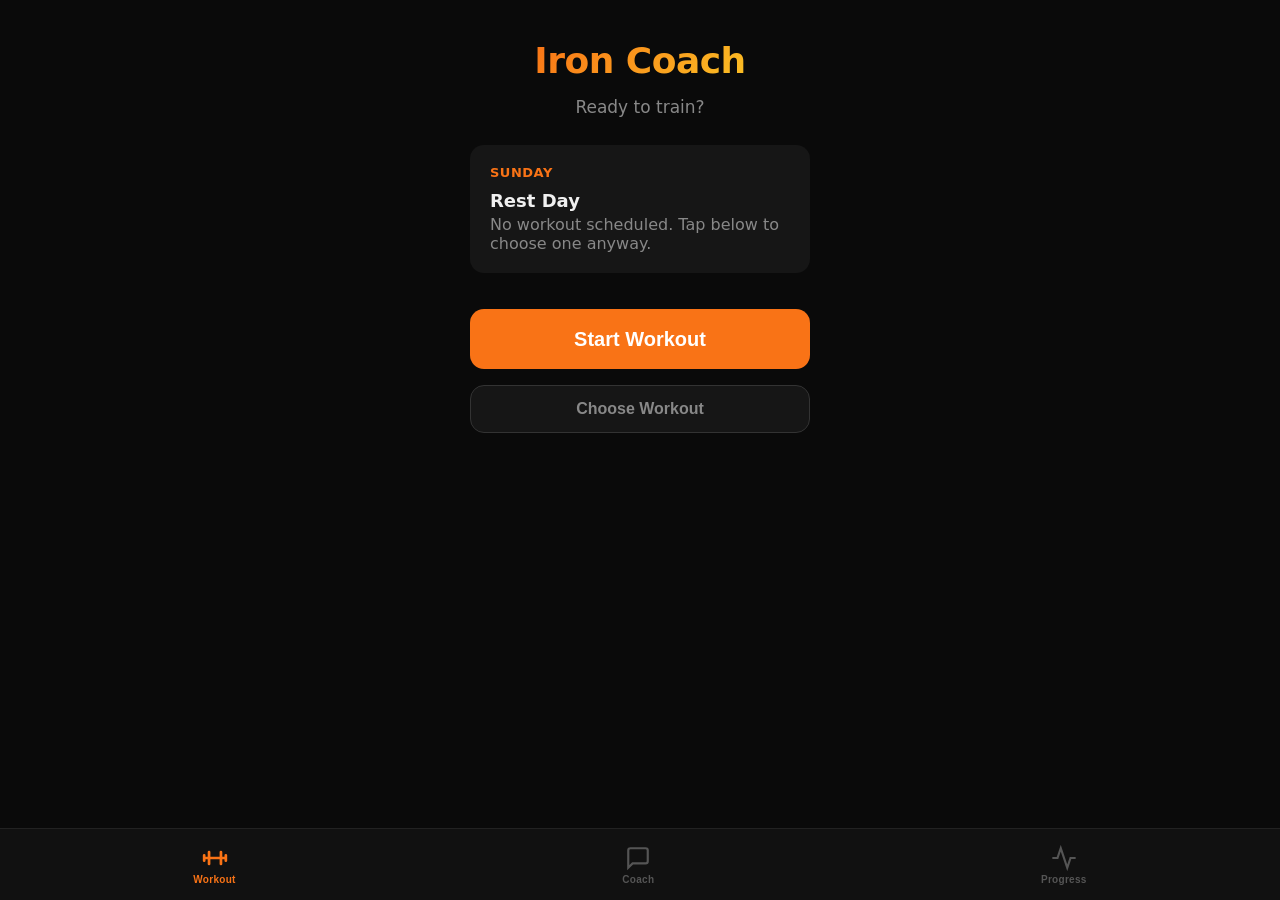
==== index.html @ 19764a14 "Build Iron Coach fitness PWA with active workout mode Full Progressive Web App with iOS Safari "Add " ====
<!DOCTYPE html>
<html lang="en">
<head>
  <meta charset="UTF-8">
  <meta name="viewport" content="width=device-width, initial-scale=1, maximum-scale=1, user-scalable=no, viewport-fit=cover">
  <meta name="apple-mobile-web-app-capable" content="yes">
  <meta name="apple-mobile-web-app-status-bar-style" content="black-translucent">
  <meta name="apple-mobile-web-app-title" content="Iron Coach">
  <meta name="theme-color" content="#0a0a0a">
  <title>Iron Coach</title>
  <link rel="manifest" href="/manifest.json">
  <link rel="apple-touch-icon" href="/icons/icon.svg">
  <link rel="icon" href="/icons/icon.svg" type="image/svg+xml">
  <link rel="stylesheet" href="/app.css">
</head>
<body>
  <div id="app">
    <!-- Tab bar at bottom -->
    <nav id="tab-bar">
      <button class="tab active" data-tab="workout" aria-label="Workout">
        <svg viewBox="0 0 24 24" fill="none" stroke="currentColor" stroke-width="2.5" stroke-linecap="round">
          <path d="M6.5 6.5v11M17.5 6.5v11M2 9.5v5M22 9.5v5M6.5 12h11M2 12h4.5M17.5 12H22"/>
        </svg>
        <span>Workout</span>
      </button>
      <button class="tab" data-tab="coach" aria-label="Coach">
        <svg viewBox="0 0 24 24" fill="none" stroke="currentColor" stroke-width="2" stroke-linecap="round">
          <path d="M21 15a2 2 0 01-2 2H7l-4 4V5a2 2 0 012-2h14a2 2 0 012 2z"/>
        </svg>
        <span>Coach</span>
      </button>
      <button class="tab" data-tab="progress" aria-label="Progress">
        <svg viewBox="0 0 24 24" fill="none" stroke="currentColor" stroke-width="2" stroke-linecap="round">
          <polyline points="22 12 18 12 15 21 9 3 6 12 2 12"/>
        </svg>
        <span>Progress</span>
      </button>
    </nav>

    <!-- Workout Tab -->
    <main id="view-workout" class="view active">
      <!-- No active workout state -->
      <div id="workout-idle" class="screen">
        <div class="idle-content">
          <h1>Iron Coach</h1>
          <p class="subtitle">Ready to train?</p>
          <div id="todays-workout-preview"></div>
          <button id="btn-start-workout" class="btn-primary btn-xl">Start Workout</button>
          <button id="btn-pick-workout" class="btn-secondary">Choose Workout</button>
        </div>
      </div>

      <!-- Active workout state -->
      <div id="workout-active" class="screen hidden">
        <header id="workout-header">
          <div class="workout-title-row">
            <h2 id="workout-name">Workout</h2>
            <button id="btn-finish-workout" class="btn-finish">Finish</button>
          </div>
          <div id="workout-timer" class="timer">00:00</div>
          <div id="exercise-progress-bar">
            <div id="exercise-progress-fill"></div>
          </div>
        </header>

        <div id="exercise-carousel">
          <!-- Current exercise card -->
          <div id="exercise-card" class="exercise-card">
            <div id="exercise-illustration" class="exercise-illustration"></div>
            <h3 id="exercise-name" class="exercise-title"></h3>
            <p id="exercise-target" class="exercise-target"></p>

            <!-- Sets table -->
            <div id="sets-container" class="sets-container">
              <div class="sets-header">
                <span class="col-set">Set</span>
                <span class="col-prev">Previous</span>
                <span class="col-weight">kg</span>
                <span class="col-reps">Reps</span>
                <span class="col-done"></span>
              </div>
              <div id="sets-list"></div>
            </div>

            <button id="btn-add-set" class="btn-add-set">+ Add Set</button>
          </div>
        </div>

        <!-- Exercise nav -->
        <div id="exercise-nav">
          <button id="btn-prev-exercise" class="btn-nav" aria-label="Previous exercise">
            <svg viewBox="0 0 24 24" fill="none" stroke="currentColor" stroke-width="3" stroke-linecap="round"><polyline points="15 18 9 12 15 6"/></svg>
          </button>
          <span id="exercise-counter">1 / 4</span>
          <button id="btn-next-exercise" class="btn-nav" aria-label="Next exercise">
            <svg viewBox="0 0 24 24" fill="none" stroke="currentColor" stroke-width="3" stroke-linecap="round"><polyline points="9 18 15 12 9 6"/></svg>
          </button>
        </div>
      </div>

      <!-- Workout picker modal -->
      <div id="workout-picker" class="modal hidden">
        <div class="modal-content">
          <div class="modal-header">
            <h2>Choose Workout</h2>
            <button class="btn-close" id="btn-close-picker">&times;</button>
          </div>
          <div id="workout-list" class="workout-list"></div>
        </div>
      </div>

      <!-- Workout complete modal -->
      <div id="workout-complete" class="modal hidden">
        <div class="modal-content modal-complete">
          <div class="complete-icon">&#10003;</div>
          <h2>Workout Complete!</h2>
          <div id="workout-summary"></div>
          <button id="btn-dismiss-complete" class="btn-primary">Done</button>
        </div>
      </div>
    </main>

    <!-- Coach Tab -->
    <main id="view-coach" class="view hidden">
      <div class="chat-container">
        <div id="chat-messages" class="chat-messages">
          <div class="message assistant">
            <div class="message-bubble">
              Hey! I'm your Iron Coach. I can help plan your workouts based on your schedule (Tue/Wed/Fri), equipment, and goals. What would you like to work on?
            </div>
          </div>
        </div>
        <div class="chat-input-area">
          <textarea id="chat-input" placeholder="Ask your coach..." rows="1"></textarea>
          <button id="btn-send" class="btn-send" aria-label="Send">
            <svg viewBox="0 0 24 24" fill="currentColor"><path d="M2.01 21L23 12 2.01 3 2 10l15 2-15 2z"/></svg>
          </button>
        </div>
      </div>
    </main>

    <!-- Progress Tab -->
    <main id="view-progress" class="view hidden">
      <div class="progress-container">
        <header class="progress-header">
          <h2>Progress</h2>
          <div class="progress-tabs">
            <button class="ptab active" data-ptab="charts">Charts</button>
            <button class="ptab" data-ptab="photos">Photos</button>
            <button class="ptab" data-ptab="history">History</button>
          </div>
        </header>

        <div id="ptab-charts" class="ptab-content active">
          <div id="exercise-select-wrap">
            <select id="exercise-select"><option value="">Select exercise...</option></select>
          </div>
          <canvas id="progress-chart" width="360" height="240"></canvas>
          <div id="chart-legend" class="chart-legend"></div>
        </div>

        <div id="ptab-photos" class="ptab-content hidden">
          <button id="btn-add-photo" class="btn-primary">Add Progress Photo</button>
          <input type="file" id="photo-input" accept="image/*" capture="environment" hidden>
          <div id="photo-timeline" class="photo-timeline"></div>
        </div>

        <div id="ptab-history" class="ptab-content hidden">
          <div id="workout-history"></div>
        </div>
      </div>
    </main>

    <!-- Rest timer overlay -->
    <div id="rest-timer-overlay" class="rest-overlay hidden">
      <div class="rest-content">
        <span class="rest-label">Rest</span>
        <span id="rest-time" class="rest-time">1:30</span>
        <div class="rest-buttons">
          <button id="btn-rest-minus" class="btn-rest-adj">-15s</button>
          <button id="btn-rest-skip" class="btn-rest-skip">Skip</button>
          <button id="btn-rest-plus" class="btn-rest-adj">+15s</button>
        </div>
      </div>
    </div>
  </div>

  <script src="/db.js"></script>
  <script src="/app.js"></script>
</body>
</html>
---- app.css ----
/* ============================================================
   Iron Coach – Mobile-first PWA styles (iPhone / iOS Safari)
   ============================================================ */

:root {
  --bg: #0a0a0a;
  --bg-card: #161616;
  --bg-card-alt: #1e1e1e;
  --bg-input: #222;
  --text: #f0f0f0;
  --text-dim: #888;
  --text-muted: #555;
  --accent: #f97316;
  --accent-dim: #c2410c;
  --green: #22c55e;
  --green-dim: #166534;
  --red: #ef4444;
  --red-dim: #991b1b;
  --blue: #3b82f6;
  --radius: 14px;
  --radius-sm: 10px;
  --safe-top: env(safe-area-inset-top, 0px);
  --safe-bottom: env(safe-area-inset-bottom, 0px);
  --tab-height: 72px;
}

* {
  margin: 0;
  padding: 0;
  box-sizing: border-box;
  -webkit-tap-highlight-color: transparent;
  -webkit-touch-callout: none;
}

html, body {
  height: 100%;
  overflow: hidden;
  background: var(--bg);
  color: var(--text);
  font-family: -apple-system, BlinkMacSystemFont, 'SF Pro Display', 'SF Pro Text', system-ui, sans-serif;
  font-size: 16px;
  -webkit-font-smoothing: antialiased;
  user-select: none;
  -webkit-user-select: none;
}

#app {
  height: 100%;
  display: flex;
  flex-direction: column;
  padding-top: var(--safe-top);
}

/* ── Tab Bar ────────────────────────────────────── */

#tab-bar {
  display: flex;
  justify-content: space-around;
  align-items: center;
  height: var(--tab-height);
  padding-bottom: var(--safe-bottom);
  background: #111;
  border-top: 1px solid #222;
  flex-shrink: 0;
  order: 2;
  position: relative;
  z-index: 100;
}

.tab {
  display: flex;
  flex-direction: column;
  align-items: center;
  gap: 3px;
  background: none;
  border: none;
  color: var(--text-muted);
  font-size: 10px;
  font-weight: 600;
  letter-spacing: 0.3px;
  padding: 8px 16px;
  cursor: pointer;
  transition: color 0.15s;
}

.tab svg {
  width: 26px;
  height: 26px;
}

.tab.active {
  color: var(--accent);
}

/* ── Views ──────────────────────────────────────── */

.view {
  flex: 1;
  overflow-y: auto;
  overflow-x: hidden;
  -webkit-overflow-scrolling: touch;
  order: 1;
}

.view.hidden { display: none; }
.hidden { display: none !important; }

/* ── Workout Idle ───────────────────────────────── */

.idle-content {
  display: flex;
  flex-direction: column;
  align-items: center;
  justify-content: center;
  min-height: 100%;
  padding: 40px 24px;
  text-align: center;
  gap: 16px;
}

.idle-content h1 {
  font-size: 36px;
  font-weight: 800;
  letter-spacing: -0.5px;
  background: linear-gradient(135deg, var(--accent), #fbbf24);
  -webkit-background-clip: text;
  -webkit-text-fill-color: transparent;
}

.subtitle {
  color: var(--text-dim);
  font-size: 17px;
  margin-bottom: 12px;
}

#todays-workout-preview {
  width: 100%;
  max-width: 340px;
}

.preview-card {
  background: var(--bg-card);
  border-radius: var(--radius);
  padding: 20px;
  text-align: left;
  margin-bottom: 20px;
}

.preview-card h3 {
  font-size: 18px;
  font-weight: 700;
  margin-bottom: 4px;
}

.preview-card .preview-day {
  color: var(--accent);
  font-size: 13px;
  font-weight: 600;
  text-transform: uppercase;
  letter-spacing: 0.5px;
  margin-bottom: 10px;
}

.preview-card ul {
  list-style: none;
  display: flex;
  flex-direction: column;
  gap: 6px;
}

.preview-card li {
  color: var(--text-dim);
  font-size: 15px;
}

.preview-card li::before {
  content: '•';
  color: var(--accent);
  margin-right: 8px;
}

/* ── Buttons ────────────────────────────────────── */

.btn-primary {
  background: var(--accent);
  color: #fff;
  border: none;
  border-radius: var(--radius);
  padding: 16px 40px;
  font-size: 18px;
  font-weight: 700;
  cursor: pointer;
  min-height: 54px;
  transition: transform 0.1s, opacity 0.1s;
}

.btn-primary:active {
  transform: scale(0.97);
  opacity: 0.9;
}

.btn-xl {
  width: 100%;
  max-width: 340px;
  padding: 18px;
  font-size: 20px;
  min-height: 60px;
}

.btn-secondary {
  background: var(--bg-card);
  color: var(--text-dim);
  border: 1px solid #333;
  border-radius: var(--radius);
  padding: 14px 32px;
  font-size: 16px;
  font-weight: 600;
  cursor: pointer;
  width: 100%;
  max-width: 340px;
}

.btn-finish {
  background: var(--green);
  color: #fff;
  border: none;
  border-radius: var(--radius-sm);
  padding: 8px 18px;
  font-size: 15px;
  font-weight: 700;
  cursor: pointer;
}

.btn-finish:active { opacity: 0.85; }

/* ── Workout Active ─────────────────────────────── */

#workout-active {
  display: flex;
  flex-direction: column;
  height: 100%;
}

#workout-active.hidden {
  display: none !important;
}

#workout-header {
  padding: 12px 16px 8px;
  flex-shrink: 0;
}

.workout-title-row {
  display: flex;
  justify-content: space-between;
  align-items: center;
  margin-bottom: 4px;
}

.workout-title-row h2 {
  font-size: 20px;
  font-weight: 700;
}

.timer {
  font-size: 14px;
  color: var(--text-dim);
  font-variant-numeric: tabular-nums;
  margin-bottom: 8px;
}

#exercise-progress-bar {
  height: 3px;
  background: #222;
  border-radius: 2px;
  overflow: hidden;
}

#exercise-progress-fill {
  height: 100%;
  background: var(--accent);
  border-radius: 2px;
  transition: width 0.3s;
  width: 0%;
}

/* ── Exercise Card ──────────────────────────────── */

#exercise-carousel {
  flex: 1;
  overflow-y: auto;
  -webkit-overflow-scrolling: touch;
  padding: 8px 16px 16px;
}

.exercise-card {
  background: var(--bg-card);
  border-radius: var(--radius);
  padding: 16px;
}

.exercise-illustration {
  width: 100%;
  height: 140px;
  background: var(--bg-card-alt);
  border-radius: var(--radius-sm);
  margin-bottom: 12px;
  display: flex;
  align-items: center;
  justify-content: center;
  overflow: hidden;
}

.exercise-illustration svg {
  width: 100%;
  height: 100%;
}

.exercise-title {
  font-size: 22px;
  font-weight: 700;
  margin-bottom: 2px;
}

.exercise-target {
  color: var(--text-dim);
  font-size: 14px;
  margin-bottom: 14px;
}

/* ── Sets Table ─────────────────────────────────── */

.sets-container {
  margin-top: 4px;
}

.sets-header {
  display: grid;
  grid-template-columns: 40px 1fr 72px 72px 48px;
  gap: 6px;
  padding: 6px 4px;
  font-size: 12px;
  font-weight: 600;
  color: var(--text-muted);
  text-transform: uppercase;
  letter-spacing: 0.5px;
}

.set-row {
  display: grid;
  grid-template-columns: 40px 1fr 72px 72px 48px;
  gap: 6px;
  padding: 6px 4px;
  align-items: center;
  border-radius: 8px;
  transition: background 0.15s;
}

.set-row.completed {
  opacity: 0.6;
}

.set-row .col-set {
  font-weight: 700;
  font-size: 15px;
  text-align: center;
}

.set-row .col-prev {
  font-size: 13px;
  color: var(--text-dim);
}

.set-row .col-prev .prev-comparison {
  font-size: 11px;
  font-weight: 600;
  margin-left: 4px;
}

.set-row .col-prev .prev-comparison.ahead { color: var(--green); }
.set-row .col-prev .prev-comparison.behind { color: var(--red); }

.set-input {
  width: 100%;
  background: var(--bg-input);
  border: 2px solid transparent;
  border-radius: 8px;
  color: var(--text);
  font-size: 18px;
  font-weight: 700;
  text-align: center;
  padding: 10px 4px;
  font-family: inherit;
  min-height: 44px;
  -webkit-appearance: none;
  appearance: none;
}

.set-input:focus {
  outline: none;
  border-color: var(--accent);
}

.set-input.changed-up {
  border-color: var(--green);
  background: rgba(34, 197, 94, 0.08);
}

.set-input.changed-down {
  border-color: var(--red);
  background: rgba(239, 68, 68, 0.08);
}

.btn-check {
  width: 44px;
  height: 44px;
  border-radius: 50%;
  border: 2px solid #444;
  background: transparent;
  color: #444;
  font-size: 20px;
  cursor: pointer;
  display: flex;
  align-items: center;
  justify-content: center;
  transition: all 0.15s;
}

.btn-check.checked {
  background: var(--green);
  border-color: var(--green);
  color: #fff;
}

.btn-check:active {
  transform: scale(0.9);
}

.btn-add-set {
  width: 100%;
  padding: 12px;
  margin-top: 8px;
  background: transparent;
  border: 1px dashed #444;
  border-radius: var(--radius-sm);
  color: var(--text-dim);
  font-size: 15px;
  font-weight: 600;
  cursor: pointer;
}

/* ── Exercise Nav ───────────────────────────────── */

#exercise-nav {
  display: flex;
  justify-content: center;
  align-items: center;
  gap: 32px;
  padding: 12px 16px;
  flex-shrink: 0;
}

.btn-nav {
  width: 48px;
  height: 48px;
  border-radius: 50%;
  border: none;
  background: var(--bg-card);
  color: var(--text);
  cursor: pointer;
  display: flex;
  align-items: center;
  justify-content: center;
}

.btn-nav:active {
  background: #333;
}

.btn-nav svg {
  width: 24px;
  height: 24px;
}

#exercise-counter {
  font-size: 15px;
  font-weight: 600;
  color: var(--text-dim);
  font-variant-numeric: tabular-nums;
}

/* ── Rest Timer Overlay ─────────────────────────── */

.rest-overlay {
  position: fixed;
  inset: 0;
  background: rgba(0, 0, 0, 0.92);
  z-index: 200;
  display: flex;
  align-items: center;
  justify-content: center;
}

.rest-content {
  display: flex;
  flex-direction: column;
  align-items: center;
  gap: 16px;
}

.rest-label {
  font-size: 18px;
  color: var(--text-dim);
  font-weight: 600;
  text-transform: uppercase;
  letter-spacing: 2px;
}

.rest-time {
  font-size: 72px;
  font-weight: 800;
  font-variant-numeric: tabular-nums;
  color: var(--text);
}

.rest-buttons {
  display: flex;
  gap: 12px;
  margin-top: 8px;
}

.btn-rest-adj {
  background: var(--bg-card);
  border: 1px solid #333;
  border-radius: var(--radius-sm);
  color: var(--text-dim);
  padding: 12px 20px;
  font-size: 16px;
  font-weight: 600;
  cursor: pointer;
  min-height: 48px;
}

.btn-rest-skip {
  background: var(--accent);
  border: none;
  border-radius: var(--radius-sm);
  color: #fff;
  padding: 12px 32px;
  font-size: 16px;
  font-weight: 700;
  cursor: pointer;
  min-height: 48px;
}

/* ── Workout Picker Modal ───────────────────────── */

.modal {
  position: fixed;
  inset: 0;
  background: rgba(0, 0, 0, 0.85);
  z-index: 300;
  display: flex;
  align-items: flex-end;
  justify-content: center;
}

.modal-content {
  background: var(--bg-card);
  border-radius: 20px 20px 0 0;
  width: 100%;
  max-height: 80vh;
  overflow-y: auto;
  padding: 24px 20px;
  padding-bottom: calc(24px + var(--safe-bottom));
}

.modal-header {
  display: flex;
  justify-content: space-between;
  align-items: center;
  margin-bottom: 20px;
}

.modal-header h2 {
  font-size: 22px;
  font-weight: 700;
}

.btn-close {
  background: none;
  border: none;
  color: var(--text-dim);
  font-size: 28px;
  cursor: pointer;
  width: 44px;
  height: 44px;
  display: flex;
  align-items: center;
  justify-content: center;
}

.workout-list {
  display: flex;
  flex-direction: column;
  gap: 10px;
}

.workout-item {
  background: var(--bg-card-alt);
  border: 1px solid #333;
  border-radius: var(--radius);
  padding: 16px;
  cursor: pointer;
  transition: border-color 0.15s;
}

.workout-item:active {
  border-color: var(--accent);
}

.workout-item h3 {
  font-size: 17px;
  font-weight: 700;
  margin-bottom: 4px;
}

.workout-item p {
  font-size: 14px;
  color: var(--text-dim);
}

/* ── Workout Complete Modal ─────────────────────── */

.modal-complete {
  text-align: center;
  border-radius: 20px 20px 0 0;
  padding: 40px 24px;
}

.complete-icon {
  width: 72px;
  height: 72px;
  border-radius: 50%;
  background: var(--green);
  color: #fff;
  font-size: 36px;
  font-weight: 700;
  display: flex;
  align-items: center;
  justify-content: center;
  margin: 0 auto 16px;
}

.modal-complete h2 {
  font-size: 26px;
  font-weight: 800;
  margin-bottom: 16px;
}

#workout-summary {
  text-align: left;
  margin-bottom: 24px;
}

.summary-stat {
  display: flex;
  justify-content: space-between;
  padding: 10px 0;
  border-bottom: 1px solid #222;
  font-size: 16px;
}

.summary-stat .label { color: var(--text-dim); }
.summary-stat .value { font-weight: 700; }

/* ── Chat / Coach ───────────────────────────────── */

.chat-container {
  display: flex;
  flex-direction: column;
  height: 100%;
}

.chat-messages {
  flex: 1;
  overflow-y: auto;
  -webkit-overflow-scrolling: touch;
  padding: 16px;
  display: flex;
  flex-direction: column;
  gap: 12px;
}

.message {
  max-width: 85%;
}

.message.user {
  align-self: flex-end;
}

.message.assistant {
  align-self: flex-start;
}

.message-bubble {
  padding: 12px 16px;
  border-radius: 18px;
  font-size: 16px;
  line-height: 1.45;
}

.message.user .message-bubble {
  background: var(--accent);
  color: #fff;
  border-bottom-right-radius: 4px;
}

.message.assistant .message-bubble {
  background: var(--bg-card-alt);
  color: var(--text);
  border-bottom-left-radius: 4px;
}

.chat-input-area {
  display: flex;
  gap: 8px;
  padding: 12px 16px;
  padding-bottom: calc(12px + var(--safe-bottom));
  background: #111;
  border-top: 1px solid #222;
  flex-shrink: 0;
}

#chat-input {
  flex: 1;
  background: var(--bg-input);
  border: none;
  border-radius: 22px;
  color: var(--text);
  font-size: 16px;
  font-family: inherit;
  padding: 12px 18px;
  resize: none;
  max-height: 120px;
  -webkit-appearance: none;
}

#chat-input:focus { outline: none; }

.btn-send {
  width: 44px;
  height: 44px;
  border-radius: 50%;
  border: none;
  background: var(--accent);
  color: #fff;
  cursor: pointer;
  display: flex;
  align-items: center;
  justify-content: center;
  flex-shrink: 0;
}

.btn-send svg {
  width: 20px;
  height: 20px;
}

.btn-send:disabled {
  opacity: 0.4;
}

.typing-indicator {
  display: flex;
  gap: 4px;
  padding: 4px 0;
}

.typing-indicator span {
  width: 8px;
  height: 8px;
  border-radius: 50%;
  background: var(--text-muted);
  animation: typing 1.2s infinite;
}

.typing-indicator span:nth-child(2) { animation-delay: 0.2s; }
.typing-indicator span:nth-child(3) { animation-delay: 0.4s; }

@keyframes typing {
  0%, 100% { opacity: 0.3; transform: translateY(0); }
  50% { opacity: 1; transform: translateY(-3px); }
}

/* ── Progress Tab ───────────────────────────────── */

.progress-container {
  padding: 16px;
  min-height: 100%;
}

.progress-header {
  margin-bottom: 16px;
}

.progress-header h2 {
  font-size: 26px;
  font-weight: 800;
  margin-bottom: 12px;
}

.progress-tabs {
  display: flex;
  gap: 4px;
  background: var(--bg-card);
  border-radius: var(--radius-sm);
  padding: 3px;
}

.ptab {
  flex: 1;
  padding: 8px;
  border: none;
  border-radius: 8px;
  background: transparent;
  color: var(--text-dim);
  font-size: 14px;
  font-weight: 600;
  cursor: pointer;
  transition: all 0.15s;
}

.ptab.active {
  background: var(--accent);
  color: #fff;
}

.ptab-content.hidden { display: none; }

#exercise-select-wrap {
  margin-bottom: 16px;
}

#exercise-select {
  width: 100%;
  background: var(--bg-card);
  border: 1px solid #333;
  border-radius: var(--radius-sm);
  color: var(--text);
  font-size: 16px;
  padding: 12px 16px;
  font-family: inherit;
  -webkit-appearance: none;
}

#progress-chart {
  width: 100%;
  background: var(--bg-card);
  border-radius: var(--radius);
}

.chart-legend {
  display: flex;
  gap: 16px;
  justify-content: center;
  margin-top: 10px;
  font-size: 13px;
  color: var(--text-dim);
}

/* ── Photo Timeline ─────────────────────────────── */

.photo-timeline {
  display: grid;
  grid-template-columns: 1fr 1fr;
  gap: 10px;
  margin-top: 16px;
}

.photo-entry {
  border-radius: var(--radius-sm);
  overflow: hidden;
  background: var(--bg-card);
}

.photo-entry img {
  width: 100%;
  aspect-ratio: 3/4;
  object-fit: cover;
  display: block;
}

.photo-entry .photo-date {
  padding: 8px 10px;
  font-size: 13px;
  color: var(--text-dim);
  font-weight: 600;
}

/* ── Workout History ────────────────────────────── */

.history-item {
  background: var(--bg-card);
  border-radius: var(--radius);
  padding: 16px;
  margin-bottom: 10px;
}

.history-item h4 {
  font-size: 16px;
  font-weight: 700;
  margin-bottom: 2px;
}

.history-item .history-date {
  font-size: 13px;
  color: var(--text-dim);
  margin-bottom: 10px;
}

.history-exercise {
  display: flex;
  justify-content: space-between;
  font-size: 14px;
  padding: 4px 0;
}

.history-exercise .name { color: var(--text); }
.history-exercise .detail { color: var(--text-dim); }

/* ── Misc ───────────────────────────────────────── */

/* API key prompt */
.api-key-prompt {
  position: fixed;
  inset: 0;
  background: var(--bg);
  z-index: 500;
  display: flex;
  align-items: center;
  justify-content: center;
  padding: 24px;
}

.api-key-form {
  width: 100%;
  max-width: 340px;
  display: flex;
  flex-direction: column;
  gap: 16px;
  text-align: center;
}

.api-key-form h2 { font-size: 22px; font-weight: 700; }
.api-key-form p { font-size: 14px; color: var(--text-dim); line-height: 1.5; }

.api-key-form input {
  background: var(--bg-card);
  border: 1px solid #333;
  border-radius: var(--radius-sm);
  color: var(--text);
  font-size: 15px;
  padding: 14px 16px;
  font-family: monospace;
  -webkit-appearance: none;
}

.api-key-form input:focus {
  outline: none;
  border-color: var(--accent);
}

/* Toast notifications */
.toast {
  position: fixed;
  top: calc(16px + var(--safe-top));
  left: 50%;
  transform: translateX(-50%);
  background: var(--bg-card);
  border: 1px solid #333;
  border-radius: var(--radius-sm);
  padding: 12px 20px;
  font-size: 14px;
  font-weight: 600;
  z-index: 400;
  animation: toast-in 0.3s, toast-out 0.3s 2.5s forwards;
}

@keyframes toast-in {
  from { opacity: 0; transform: translateX(-50%) translateY(-20px); }
  to { opacity: 1; transform: translateX(-50%) translateY(0); }
}

@keyframes toast-out {
  from { opacity: 1; }
  to { opacity: 0; }
}
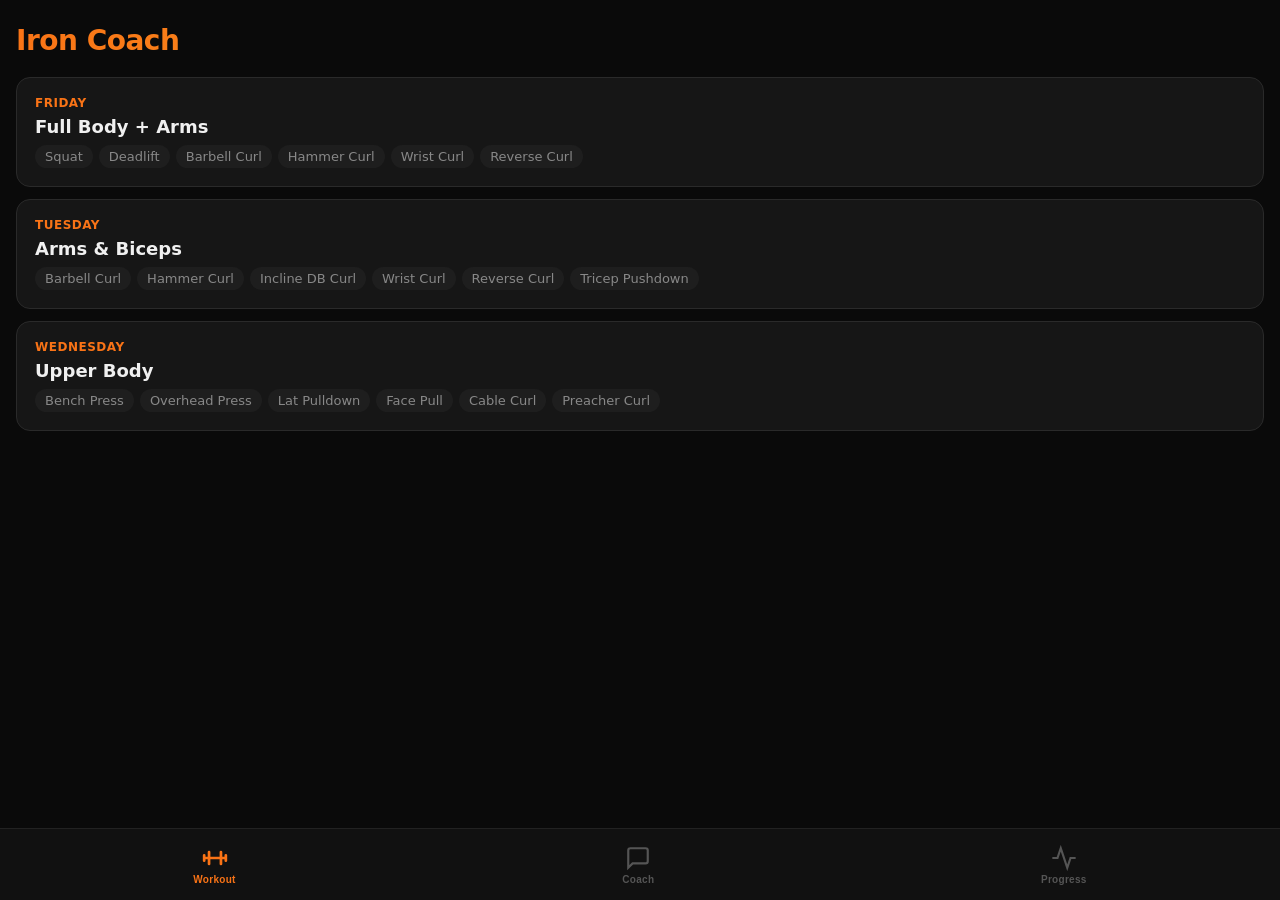
==== commit c45ff701: "Redesign UI based on user feedback - Main page: removed intermediate idle screen, workout list is no" ====
--- a/index.html
+++ b/index.html
@@ -8,10 +8,10 @@
   <meta name="apple-mobile-web-app-title" content="Iron Coach">
   <meta name="theme-color" content="#0a0a0a">
   <title>Iron Coach</title>
-  <link rel="manifest" href="/manifest.json">
-  <link rel="apple-touch-icon" href="/icons/icon.svg">
-  <link rel="icon" href="/icons/icon.svg" type="image/svg+xml">
-  <link rel="stylesheet" href="/app.css">
+  <link rel="manifest" href="./manifest.json">
+  <link rel="apple-touch-icon" href="./icons/icon.svg">
+  <link rel="icon" href="./icons/icon.svg" type="image/svg+xml">
+  <link rel="stylesheet" href="./app.css">
 </head>
 <body>
   <div id="app">
@@ -39,14 +39,11 @@
 
     <!-- Workout Tab -->
     <main id="view-workout" class="view active">
-      <!-- No active workout state -->
-      <div id="workout-idle" class="screen">
-        <div class="idle-content">
-          <h1>Iron Coach</h1>
-          <p class="subtitle">Ready to train?</p>
-          <div id="todays-workout-preview"></div>
-          <button id="btn-start-workout" class="btn-primary btn-xl">Start Workout</button>
-          <button id="btn-pick-workout" class="btn-secondary">Choose Workout</button>
+      <!-- Workout selection (main screen) -->
+      <div id="workout-select" class="screen">
+        <div class="select-content">
+          <h1 class="app-title">Iron Coach</h1>
+          <div id="workout-list" class="workout-list"></div>
         </div>
       </div>
 
@@ -54,6 +51,9 @@
       <div id="workout-active" class="screen hidden">
         <header id="workout-header">
           <div class="workout-title-row">
+            <button id="btn-cancel-workout" class="btn-cancel" aria-label="Cancel workout">
+              <svg viewBox="0 0 24 24" fill="none" stroke="currentColor" stroke-width="2.5" stroke-linecap="round"><path d="M15 18l-6-6 6-6"/></svg>
+            </button>
             <h2 id="workout-name">Workout</h2>
             <button id="btn-finish-workout" class="btn-finish">Finish</button>
           </div>
@@ -66,23 +66,35 @@
         <div id="exercise-carousel">
           <!-- Current exercise card -->
           <div id="exercise-card" class="exercise-card">
-            <div id="exercise-illustration" class="exercise-illustration"></div>
             <h3 id="exercise-name" class="exercise-title"></h3>
             <p id="exercise-target" class="exercise-target"></p>
 
-            <!-- Sets table -->
-            <div id="sets-container" class="sets-container">
-              <div class="sets-header">
-                <span class="col-set">Set</span>
-                <span class="col-prev">Previous</span>
-                <span class="col-weight">kg</span>
-                <span class="col-reps">Reps</span>
-                <span class="col-done"></span>
+            <!-- Exercise tabs: Info / Log -->
+            <div class="exercise-tabs">
+              <button class="ex-tab active" data-extab="log">Log</button>
+              <button class="ex-tab" data-extab="info">Info</button>
+            </div>
+
+            <!-- Log tab (default) -->
+            <div id="extab-log" class="extab-content">
+              <div id="sets-container" class="sets-container">
+                <div class="sets-header">
+                  <span class="col-set">Set</span>
+                  <span class="col-prev">Previous</span>
+                  <span class="col-weight">lbs</span>
+                  <span class="col-reps">Reps</span>
+                  <span class="col-done"></span>
+                </div>
+                <div id="sets-list"></div>
               </div>
-              <div id="sets-list"></div>
-            </div>
-
-            <button id="btn-add-set" class="btn-add-set">+ Add Set</button>
+              <button id="btn-add-set" class="btn-add-set">+ Add Set</button>
+            </div>
+
+            <!-- Info tab -->
+            <div id="extab-info" class="extab-content hidden">
+              <div id="exercise-illustration" class="exercise-illustration"></div>
+              <div id="exercise-form-tips" class="form-tips"></div>
+            </div>
           </div>
         </div>
 
@@ -98,17 +110,6 @@
         </div>
       </div>
 
-      <!-- Workout picker modal -->
-      <div id="workout-picker" class="modal hidden">
-        <div class="modal-content">
-          <div class="modal-header">
-            <h2>Choose Workout</h2>
-            <button class="btn-close" id="btn-close-picker">&times;</button>
-          </div>
-          <div id="workout-list" class="workout-list"></div>
-        </div>
-      </div>
-
       <!-- Workout complete modal -->
       <div id="workout-complete" class="modal hidden">
         <div class="modal-content modal-complete">
@@ -116,6 +117,18 @@
           <h2>Workout Complete!</h2>
           <div id="workout-summary"></div>
           <button id="btn-dismiss-complete" class="btn-primary">Done</button>
+        </div>
+      </div>
+
+      <!-- Cancel confirm modal -->
+      <div id="cancel-confirm" class="modal hidden">
+        <div class="modal-content modal-confirm">
+          <h2>End Workout?</h2>
+          <p>This workout will not be saved.</p>
+          <div class="confirm-buttons">
+            <button id="btn-cancel-no" class="btn-secondary">Keep Going</button>
+            <button id="btn-cancel-yes" class="btn-danger">Discard</button>
+          </div>
         </div>
       </div>
     </main>
@@ -185,7 +198,7 @@
     </div>
   </div>
 
-  <script src="/db.js"></script>
-  <script src="/app.js"></script>
+  <script src="./db.js"></script>
+  <script src="./app.js"></script>
 </body>
 </html>
--- a/app.css
+++ b/app.css
@@ -105,78 +105,70 @@
 .view.hidden { display: none; }
 .hidden { display: none !important; }
 
-/* ── Workout Idle ───────────────────────────────── */
-
-.idle-content {
-  display: flex;
-  flex-direction: column;
-  align-items: center;
-  justify-content: center;
+/* ── Workout Select (Main Page) ────────────────── */
+
+.select-content {
+  padding: 24px 16px;
   min-height: 100%;
-  padding: 40px 24px;
-  text-align: center;
-  gap: 16px;
-}
-
-.idle-content h1 {
-  font-size: 36px;
+}
+
+.app-title {
+  font-size: 28px;
   font-weight: 800;
   letter-spacing: -0.5px;
   background: linear-gradient(135deg, var(--accent), #fbbf24);
   -webkit-background-clip: text;
   -webkit-text-fill-color: transparent;
-}
-
-.subtitle {
-  color: var(--text-dim);
-  font-size: 17px;
-  margin-bottom: 12px;
-}
-
-#todays-workout-preview {
-  width: 100%;
-  max-width: 340px;
-}
-
-.preview-card {
-  background: var(--bg-card);
+  margin-bottom: 20px;
+}
+
+.workout-list {
+  display: flex;
+  flex-direction: column;
+  gap: 12px;
+}
+
+.workout-item {
+  background: var(--bg-card);
+  border: 1px solid #2a2a2a;
   border-radius: var(--radius);
-  padding: 20px;
-  text-align: left;
-  margin-bottom: 20px;
-}
-
-.preview-card h3 {
-  font-size: 18px;
-  font-weight: 700;
-  margin-bottom: 4px;
-}
-
-.preview-card .preview-day {
+  padding: 18px;
+  cursor: pointer;
+  transition: border-color 0.15s, transform 0.1s;
+}
+
+.workout-item:active {
+  border-color: var(--accent);
+  transform: scale(0.98);
+}
+
+.workout-item .workout-day {
   color: var(--accent);
-  font-size: 13px;
-  font-weight: 600;
+  font-size: 12px;
+  font-weight: 700;
   text-transform: uppercase;
   letter-spacing: 0.5px;
-  margin-bottom: 10px;
-}
-
-.preview-card ul {
-  list-style: none;
-  display: flex;
-  flex-direction: column;
+  margin-bottom: 6px;
+}
+
+.workout-item h3 {
+  font-size: 18px;
+  font-weight: 700;
+  margin-bottom: 8px;
+}
+
+.workout-item .workout-exercises {
+  display: flex;
+  flex-wrap: wrap;
   gap: 6px;
 }
 
-.preview-card li {
-  color: var(--text-dim);
-  font-size: 15px;
-}
-
-.preview-card li::before {
-  content: '•';
-  color: var(--accent);
-  margin-right: 8px;
+.workout-item .exercise-chip {
+  font-size: 13px;
+  color: var(--text-dim);
+  background: var(--bg-card-alt);
+  padding: 4px 10px;
+  border-radius: 20px;
 }
 
 /* ── Buttons ────────────────────────────────────── */
@@ -199,14 +191,6 @@
   opacity: 0.9;
 }
 
-.btn-xl {
-  width: 100%;
-  max-width: 340px;
-  padding: 18px;
-  font-size: 20px;
-  min-height: 60px;
-}
-
 .btn-secondary {
   background: var(--bg-card);
   color: var(--text-dim);
@@ -216,8 +200,6 @@
   font-size: 16px;
   font-weight: 600;
   cursor: pointer;
-  width: 100%;
-  max-width: 340px;
 }
 
 .btn-finish {
@@ -233,6 +215,43 @@
 
 .btn-finish:active { opacity: 0.85; }
 
+.btn-cancel {
+  width: 40px;
+  height: 40px;
+  border-radius: 50%;
+  border: none;
+  background: transparent;
+  color: var(--text-dim);
+  cursor: pointer;
+  display: flex;
+  align-items: center;
+  justify-content: center;
+  flex-shrink: 0;
+}
+
+.btn-cancel svg {
+  width: 24px;
+  height: 24px;
+}
+
+.btn-cancel:active {
+  background: var(--bg-card);
+}
+
+.btn-danger {
+  background: var(--red);
+  color: #fff;
+  border: none;
+  border-radius: var(--radius);
+  padding: 14px 32px;
+  font-size: 16px;
+  font-weight: 700;
+  cursor: pointer;
+  min-height: 50px;
+}
+
+.btn-danger:active { opacity: 0.85; }
+
 /* ── Workout Active ─────────────────────────────── */
 
 #workout-active {
@@ -254,12 +273,17 @@
   display: flex;
   justify-content: space-between;
   align-items: center;
+  gap: 8px;
   margin-bottom: 4px;
 }
 
 .workout-title-row h2 {
-  font-size: 20px;
-  font-weight: 700;
+  font-size: 18px;
+  font-weight: 700;
+  flex: 1;
+  white-space: nowrap;
+  overflow: hidden;
+  text-overflow: ellipsis;
 }
 
 .timer {
@@ -299,12 +323,57 @@
   padding: 16px;
 }
 
+.exercise-title {
+  font-size: 22px;
+  font-weight: 700;
+  margin-bottom: 2px;
+}
+
+.exercise-target {
+  color: var(--text-dim);
+  font-size: 14px;
+  margin-bottom: 12px;
+}
+
+/* ── Exercise Tabs (Info / Log) ────────────────── */
+
+.exercise-tabs {
+  display: flex;
+  gap: 4px;
+  background: var(--bg-card-alt);
+  border-radius: 8px;
+  padding: 3px;
+  margin-bottom: 14px;
+}
+
+.ex-tab {
+  flex: 1;
+  padding: 8px;
+  border: none;
+  border-radius: 6px;
+  background: transparent;
+  color: var(--text-dim);
+  font-size: 14px;
+  font-weight: 600;
+  cursor: pointer;
+  transition: all 0.15s;
+}
+
+.ex-tab.active {
+  background: var(--accent);
+  color: #fff;
+}
+
+.extab-content.hidden { display: none; }
+
+/* ── Exercise Illustration ─────────────────────── */
+
 .exercise-illustration {
   width: 100%;
-  height: 140px;
+  height: 180px;
   background: var(--bg-card-alt);
   border-radius: var(--radius-sm);
-  margin-bottom: 12px;
+  margin-bottom: 14px;
   display: flex;
   align-items: center;
   justify-content: center;
@@ -316,16 +385,43 @@
   height: 100%;
 }
 
-.exercise-title {
-  font-size: 22px;
-  font-weight: 700;
-  margin-bottom: 2px;
-}
-
-.exercise-target {
-  color: var(--text-dim);
+/* ── Form Tips ─────────────────────────────────── */
+
+.form-tips {
+  padding: 2px 0;
+}
+
+.form-tips h4 {
+  font-size: 15px;
+  font-weight: 700;
+  color: var(--accent);
+  margin-bottom: 10px;
+}
+
+.form-tips ul {
+  list-style: none;
+  display: flex;
+  flex-direction: column;
+  gap: 8px;
+}
+
+.form-tips li {
   font-size: 14px;
-  margin-bottom: 14px;
+  color: var(--text-dim);
+  line-height: 1.5;
+  padding-left: 16px;
+  position: relative;
+}
+
+.form-tips li::before {
+  content: '';
+  position: absolute;
+  left: 0;
+  top: 8px;
+  width: 6px;
+  height: 6px;
+  border-radius: 50%;
+  background: var(--accent);
 }
 
 /* ── Sets Table ─────────────────────────────────── */
@@ -336,7 +432,7 @@
 
 .sets-header {
   display: grid;
-  grid-template-columns: 40px 1fr 72px 72px 48px;
+  grid-template-columns: 36px 1fr 90px 60px 44px;
   gap: 6px;
   padding: 6px 4px;
   font-size: 12px;
@@ -348,7 +444,7 @@
 
 .set-row {
   display: grid;
-  grid-template-columns: 40px 1fr 72px 72px 48px;
+  grid-template-columns: 36px 1fr 90px 60px 44px;
   gap: 6px;
   padding: 6px 4px;
   align-items: center;
@@ -379,6 +475,55 @@
 
 .set-row .col-prev .prev-comparison.ahead { color: var(--green); }
 .set-row .col-prev .prev-comparison.behind { color: var(--red); }
+
+/* Weight input with +/- buttons */
+.weight-control {
+  display: flex;
+  align-items: center;
+  gap: 0;
+}
+
+.weight-control .set-input {
+  width: 52px;
+  border-radius: 0;
+  text-align: center;
+  padding: 8px 2px;
+  font-size: 16px;
+  -moz-appearance: textfield;
+}
+
+.weight-control .set-input::-webkit-inner-spin-button,
+.weight-control .set-input::-webkit-outer-spin-button {
+  -webkit-appearance: none;
+  margin: 0;
+}
+
+.weight-control .btn-adj {
+  width: 20px;
+  height: 40px;
+  border: none;
+  background: var(--bg-card-alt);
+  color: var(--text-dim);
+  font-size: 16px;
+  font-weight: 700;
+  cursor: pointer;
+  display: flex;
+  align-items: center;
+  justify-content: center;
+  flex-shrink: 0;
+}
+
+.weight-control .btn-adj:first-child {
+  border-radius: 8px 0 0 8px;
+}
+
+.weight-control .btn-adj:last-child {
+  border-radius: 0 8px 8px 0;
+}
+
+.weight-control .btn-adj:active {
+  background: #444;
+}
 
 .set-input {
   width: 100%;
@@ -553,7 +698,7 @@
   min-height: 48px;
 }
 
-/* ── Workout Picker Modal ───────────────────────── */
+/* ── Modals ────────────────────────────────────── */
 
 .modal {
   position: fixed;
@@ -575,59 +720,33 @@
   padding-bottom: calc(24px + var(--safe-bottom));
 }
 
-.modal-header {
-  display: flex;
-  justify-content: space-between;
-  align-items: center;
-  margin-bottom: 20px;
-}
-
-.modal-header h2 {
+/* ── Cancel Confirm Modal ──────────────────────── */
+
+.modal-confirm {
+  text-align: center;
+  padding: 32px 24px;
+}
+
+.modal-confirm h2 {
   font-size: 22px;
   font-weight: 700;
-}
-
-.btn-close {
-  background: none;
-  border: none;
-  color: var(--text-dim);
-  font-size: 28px;
-  cursor: pointer;
-  width: 44px;
-  height: 44px;
-  display: flex;
-  align-items: center;
-  justify-content: center;
-}
-
-.workout-list {
-  display: flex;
-  flex-direction: column;
-  gap: 10px;
-}
-
-.workout-item {
-  background: var(--bg-card-alt);
-  border: 1px solid #333;
-  border-radius: var(--radius);
-  padding: 16px;
-  cursor: pointer;
-  transition: border-color 0.15s;
-}
-
-.workout-item:active {
-  border-color: var(--accent);
-}
-
-.workout-item h3 {
-  font-size: 17px;
-  font-weight: 700;
-  margin-bottom: 4px;
-}
-
-.workout-item p {
-  font-size: 14px;
-  color: var(--text-dim);
+  margin-bottom: 8px;
+}
+
+.modal-confirm p {
+  color: var(--text-dim);
+  font-size: 16px;
+  margin-bottom: 24px;
+}
+
+.confirm-buttons {
+  display: flex;
+  gap: 12px;
+}
+
+.confirm-buttons .btn-secondary,
+.confirm-buttons .btn-danger {
+  flex: 1;
 }
 
 /* ── Workout Complete Modal ─────────────────────── */
@@ -906,12 +1025,14 @@
   border-radius: var(--radius);
   padding: 16px;
   margin-bottom: 10px;
+  position: relative;
 }
 
 .history-item h4 {
   font-size: 16px;
   font-weight: 700;
   margin-bottom: 2px;
+  padding-right: 40px;
 }
 
 .history-item .history-date {
@@ -929,6 +1050,28 @@
 
 .history-exercise .name { color: var(--text); }
 .history-exercise .detail { color: var(--text-dim); }
+
+.btn-delete-session {
+  position: absolute;
+  top: 12px;
+  right: 12px;
+  width: 36px;
+  height: 36px;
+  border-radius: 50%;
+  border: none;
+  background: transparent;
+  color: var(--text-muted);
+  font-size: 18px;
+  cursor: pointer;
+  display: flex;
+  align-items: center;
+  justify-content: center;
+}
+
+.btn-delete-session:active {
+  background: var(--red-dim);
+  color: var(--red);
+}
 
 /* ── Misc ───────────────────────────────────────── */
 
